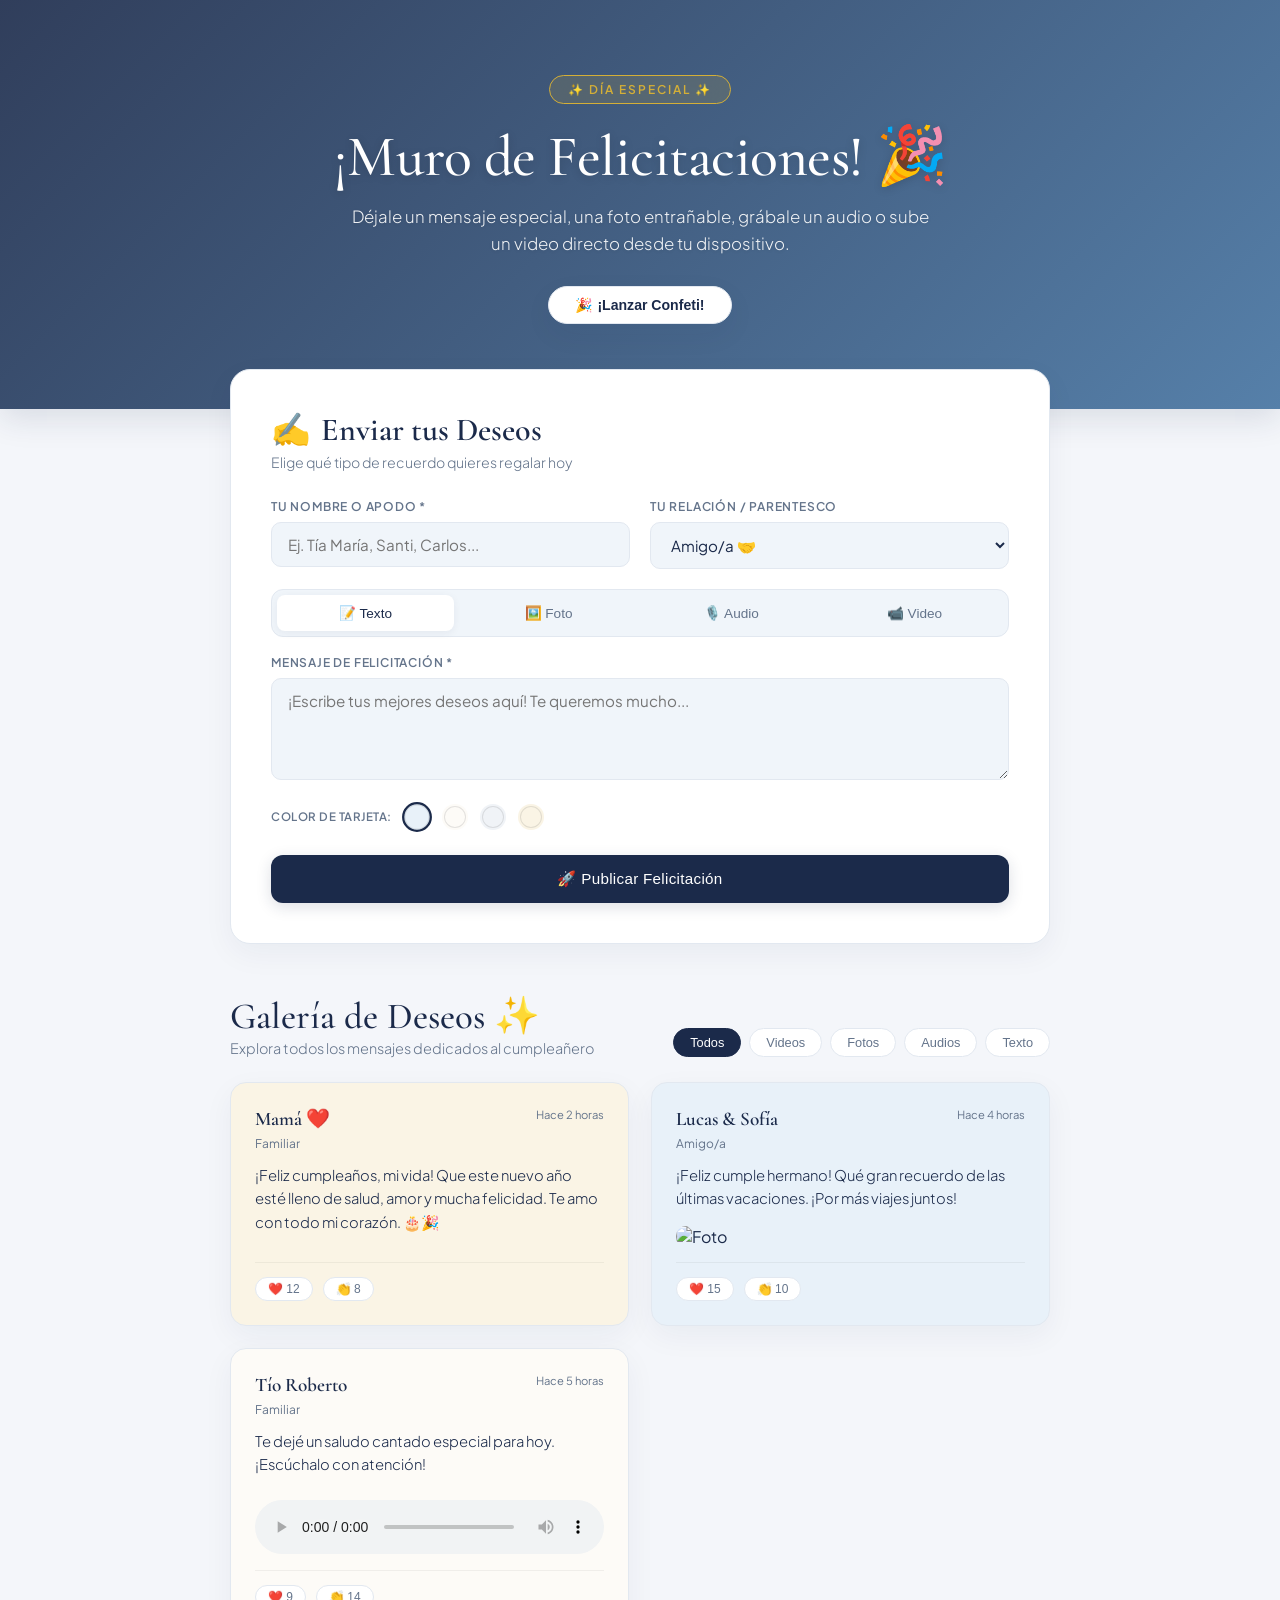
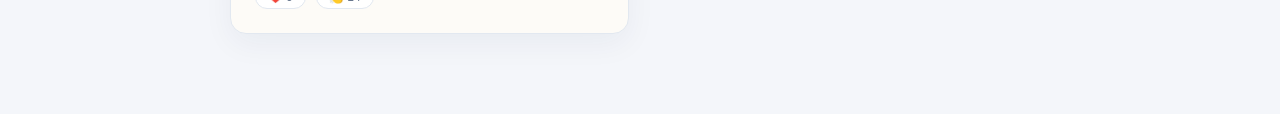
==== index.html @ 92b5c7dd "Commit inicial" ====
<!DOCTYPE html>
<html lang="es">
<head>
    <meta charset="UTF-8">
    <meta name="viewport" content="width=device-width, initial-scale=1.0">
    <title>Muro de Felicitaciones</title>
    <!-- Fuentes Tipográficas -->
    <link href="https://fonts.googleapis.com/css2?family=Cormorant+Garamond:ital,wght@0,500;0,600;0,700;1,400&family=Plus+Jakarta+Sans:wght@300;400;500;600;700&display=swap" rel="stylesheet">

    <!-- <link rel="stylesheet" href="css/style.css"> -->
    <link rel="stylesheet" href="css/minimalism.css">
    <!-- Script de Confeti -->
    <script src="https://cdn.jsdelivr.net/npm/canvas-confetti@1.6.0/dist/confetti.browser.min.js"></script>
    <script src="https://cdnjs.cloudflare.com/ajax/libs/html2canvas/1.4.1/html2canvas.min.js"></script>
    
</head>
<body>

    <!-- BANNER DE ENCABEZADO -->
    <header class="hero-header">
        <span class="pill-badge">✨ Día Especial ✨</span>
        <h1>¡Muro de Felicitaciones! 🎉</h1>
        <p>Déjale un mensaje especial, una foto entrañable, grábale un audio o sube un video directo desde tu dispositivo.</p>
        <button class="btn-confetti" onclick="fireConfetti()">🎉 ¡Lanzar Confeti!</button>
    </header>

    <main class="container">

        <!-- FORMULARIO DE ENVÍO -->
        <section class="form-card">
            <div class="form-title">
                <span>✍️</span> Enviar tus Deseos
            </div>
            <p class="form-subtitle">Elige qué tipo de recuerdo quieres regalar hoy</p>

            <form id="wishesForm">
                <div class="form-grid">
                    <div class="form-group">
                        <label>Tu Nombre o Apodo *</label>
                        <input type="text" id="senderName" class="form-control" placeholder="Ej. Tía María, Santi, Carlos..." required>
                    </div>
                    <div class="form-group">
                        <label>Tu Relación / Parentesco</label>
                        <select id="relationship" class="form-control">
                            <option value="Amigo/a 🤝">Amigo/a 🤝</option>
                            <option value="Familiar 💛">Familiar 💛</option>
                            <option value="Compañero/a 💼">Compañero/a 💼</option>
                            <option value="Otro ✨">Otro ✨</option>
                        </select>
                    </div>
                </div>

                <!-- SELECCIÓN DE MEDIA -->
                <div class="media-tabs">
                    <button type="button" class="tab-btn active" onclick="switchTab('texto')">📝 Texto</button>
                    <button type="button" class="tab-btn" onclick="switchTab('foto')">🖼️ Foto</button>
                    <button type="button" class="tab-btn" onclick="switchTab('audio')">🎙️ Audio</button>
                    <button type="button" class="tab-btn" onclick="switchTab('video')">📹 Video</button>
                </div>

                <!-- CONTENIDO SEGÚN LA PESTAÑA -->
                <div id="tab-texto" class="tab-content active">
                    <div class="form-group">
                        <label>Mensaje de Felicitación *</label>
                        <textarea id="messageText" class="form-control" rows="4" placeholder="¡Escribe tus mejores deseos aquí! Te queremos mucho..."></textarea>
                    </div>
                </div>

                <div id="tab-foto" class="tab-content">
                    <div class="form-group">
                        <label>Seleccionar Fotografía</label>
                        <input type="file" id="photoInput" class="form-control" accept="image/*">
                    </div>
                </div>

                <div id="tab-audio" class="tab-content">
                    <div class="audio-option-tabs">
                        <button type="button" class="audio-opt-btn active" id="btnOptMic" onclick="toggleAudioSubTab('mic')">🎙️ Grabar Voz</button>
                        <button type="button" class="audio-opt-btn" id="btnOptFile" onclick="toggleAudioSubTab('file')">📁 Subir Archivo</button>
                    </div>

                    <!-- Módulo Grabar Voz Directamente -->
                    <div id="subtab-mic" class="audio-recorder-box">
                        <div class="rec-status" id="recStatusText">Haz clic para empezar a grabar tu mensaje</div>
                        <div class="rec-timer" id="recTimer">00:00</div>
                        <button type="button" class="btn-mic" id="btnMic" onclick="toggleRecording()">
                            <span>🎙️</span> <span id="btnMicText">Iniciar Grabación</span>
                        </button>
                        <audio id="audioPreview" controls style="display: none; width: 100%; margin-top: 15px;"></audio>
                    </div>

                    <!-- Módulo Subir Archivo de Audio -->
                    <div id="subtab-file" style="display: none;">
                        <div class="form-group">
                            <label>Seleccionar Archivo de Audio (.mp3, .m4a, .wav)</label>
                            <input type="file" id="audioFileInput" class="form-control" accept="audio/*">
                        </div>
                    </div>
                </div>

                <div id="tab-video" class="tab-content">
                    <div class="form-group">
                        <label>Seleccionar Archivo de Video</label>
                        <input type="file" id="videoInput" class="form-control" accept="video/*">
                    </div>
                </div>

                <!-- SELECCIÓN DE COLOR DE TARJETA -->
                <div class="color-picker">
                    <label>Color de Tarjeta:</label>
                    <div class="color-opt c-celeste active" onclick="selectColor('#E8F1F9', this)"></div>
                    <div class="color-opt c-marfil" onclick="selectColor('#FDFBF7', this)"></div>
                    <div class="color-opt c-gris" onclick="selectColor('#F0F3F7', this)"></div>
                    <div class="color-opt c-dorado" onclick="selectColor('#FAF4E5', this)"></div>
                </div>

                <button type="submit" class="btn-submit">🚀 Publicar Felicitación</button>
            </form>
        </section>

        <!-- GALERÍA / MURO -->
        <section>
            <div class="gallery-header">
                <div class="gallery-title">
                    <h2>Galería de Deseos ✨</h2>
                    <p>Explora todos los mensajes dedicados al cumpleañero</p>
                </div>
                <div class="filters">
                    <button class="filter-btn active">Todos</button>
                    <button class="filter-btn">Videos</button>
                    <button class="filter-btn">Fotos</button>
                    <button class="filter-btn">Audios</button>
                    <button class="filter-btn">Texto</button>
                </div>
            </div>

            <div class="masonry-grid" id="wallGrid">
                <!-- Tarjeta 1 (Texto) -->
                <div class="card-post" style="background-color: #FAF4E5;">
                    <div>
                        <div class="post-header">
                            <div class="post-author">
                                <h4>Mamá ❤️</h4>
                                <span>Familiar</span>
                            </div>
                            <span class="post-time">Hace 2 horas</span>
                        </div>
                        <p class="post-content">¡Feliz cumpleaños, mi vida! Que este nuevo año esté lleno de salud, amor y mucha felicidad. Te amo con todo mi corazón. 🎂🎉</p>
                    </div>
                    <div class="post-actions">
                        <button class="react-btn">❤️ 12</button>
                        <button class="react-btn">👏 8</button>
                    </div>
                </div>

                <!-- Tarjeta 2 (Foto) -->
                <div class="card-post" style="background-color: #E8F1F9;">
                    <div>
                        <div class="post-header">
                            <div class="post-author">
                                <h4>Lucas & Sofía</h4>
                                <span>Amigo/a</span>
                            </div>
                            <span class="post-time">Hace 4 horas</span>
                        </div>
                        <p class="post-content">¡Feliz cumple hermano! Qué gran recuerdo de las últimas vacaciones. ¡Por más viajes juntos!</p>
                        <div class="post-media">
                            <img src="https://images.unsplash.com/photo-1513151233558-d860c5398176?auto=format&fit=crop&w=600&q=80" alt="Foto">
                        </div>
                    </div>
                    <div class="post-actions">
                        <button class="react-btn">❤️ 15</button>
                        <button class="react-btn">👏 10</button>
                    </div>
                </div>

                <!-- Tarjeta 3 (Audio) -->
                <div class="card-post" style="background-color: #FDFBF7;">
                    <div>
                        <div class="post-header">
                            <div class="post-author">
                                <h4>Tío Roberto</h4>
                                <span>Familiar</span>
                            </div>
                            <span class="post-time">Hace 5 horas</span>
                        </div>
                        <p class="post-content">Te dejé un saludo cantado especial para hoy. ¡Escúchalo con atención!</p>
                        <audio controls style="width: 100%; margin-top: 8px; margin-bottom: 12px;">
                            <source src="" type="audio/mpeg">
                        </audio>
                    </div>
                    <div class="post-actions">
                        <button class="react-btn">❤️ 9</button>
                        <button class="react-btn">👏 14</button>
                    </div>
                </div>
            </div>
        </section>

    </main>

    <script src="js/script.js">
    </script>
</body>
</html>
---- css/style.css ----
:root {
    --bg-body: #F4F6FA;
    --bg-card: #FFFFFF;
    --blue-deep: #1B2A4A;
    --blue-steel: #3A6B9B;
    --celeste-soft: #8EB4D7;
    --celeste-light: #F0F5FA;
    --gray-border: #E2E8F0;
    --gray-text: #64748B;
    --gold-accent: #D4AF37;
    --gold-light: #FDFBF7;
    --font-title: 'Cormorant Garamond', serif;
    --font-body: 'Plus Jakarta Sans', sans-serif;
    --radius-main: 20px;
    --radius-card: 16px;
    --shadow-soft: 0 10px 30px rgba(27, 42, 74, 0.05);
    --shadow-hover: 0 15px 35px rgba(27, 42, 74, 0.1);
}

* {
    box-sizing: border-box;
    margin: 0;
    padding: 0;
    transition: all 0.25s ease;
}

body {
    /* Muestra hasta 3 o 4 imágenes dispuestas de izquierda a derecha, fundiéndose con degradado */
    background:
        /* Capa de degradado semi-transparente para dar continuidad y suavizar la transición entre fotos */
        linear-gradient(to right,
            rgba(244, 246, 250, 0.90) 0%,
            rgba(244, 246, 250, 0.75) 30%,
            rgba(244, 246, 250, 0.80) 70%,
            rgba(244, 246, 250, 0.92) 100%),
        /* Lista de imágenes separadas por comas con sus posiciones horizontales */
        url('https://phantom-elmundo.unidadeditorial.es/5f5d78c836dbbedd7144179818b7df18/resize/1340/f/webp/assets/multimedia/imagenes/2024/07/10/17206242960894.jpg') left top / 35% auto no-repeat,
        url('https://phantom-elmundo.unidadeditorial.es/2ba968c856c83838e02e716e1a6dfe02/resize/1340/f/webp/assets/multimedia/imagenes/2024/07/10/17206243038362.jpg') center top / 35% auto no-repeat,
        url('https://phantom-elmundo.unidadeditorial.es/1e1de0bdf363c5b34ef2fdac978a1e83/resize/1340/f/webp/assets/multimedia/imagenes/2024/07/10/17206242827144.jpg') right top / 35% auto no-repeat;

    background-attachment: fixed;
    /* Mantiene las fotos fijas al hacer scroll */
    background-color: var(--bg-body);
    color: var(--blue-deep);
    font-family: var(--font-body);
    padding-bottom: 80px;
}

.hero-header {
    background: linear-gradient(135deg, rgba(27, 42, 74, 0.88) 0%, rgba(58, 107, 155, 0.82) 100%),
        url('https://phantom-elmundo.unidadeditorial.es/b2684e3ce3a817912a21c13773e99ca2/resize/1820/f/webp/assets/multimedia/imagenes/2024/07/10/17206141326199.jpg') center/cover no-repeat;
    color: #FFFFFF;
    text-align: center;
    padding: 65px 20px 75px;
    position: relative;
    box-shadow: 0 10px 25px rgba(27, 42, 74, 0.15);
}

.pill-badge {
    display: inline-block;
    background: rgba(212, 175, 55, 0.25);
    border: 1px solid var(--gold-accent);
    color: var(--gold-accent);
    padding: 6px 18px;
    border-radius: 30px;
    font-size: 0.75rem;
    font-weight: 600;
    letter-spacing: 2px;
    text-transform: uppercase;
    margin-bottom: 15px;
    backdrop-filter: blur(4px);
}

.hero-header h1 {
    font-family: var(--font-title);
    font-size: 3.4rem;
    font-weight: 600;
    margin-bottom: 10px;
    letter-spacing: -0.5px;
    text-shadow: 0 2px 10px rgba(0, 0, 0, 0.2);
}

.hero-header p {
    font-size: 1.1rem;
    opacity: 0.95;
    max-width: 600px;
    margin: 0 auto 25px;
    font-weight: 300;
    line-height: 1.6;
    text-shadow: 0 1px 5px rgba(0, 0, 0, 0.2);
}

.btn-confetti {
    background: linear-gradient(135deg, var(--gold-accent), #B89028);
    color: #FFFFFF;
    border: none;
    padding: 12px 28px;
    border-radius: 30px;
    font-weight: 600;
    font-size: 0.9rem;
    cursor: pointer;
    box-shadow: 0 4px 15px rgba(212, 175, 55, 0.4);
    display: inline-flex;
    align-items: center;
    gap: 8px;
}

.btn-confetti:hover {
    transform: translateY(-2px);
    box-shadow: 0 6px 20px rgba(212, 175, 55, 0.6);
}

.container {
    max-width: 860px;
    margin: -35px auto 0;
    padding: 0 20px;
    position: relative;
    z-index: 10;
}

.form-card {
    background: var(--bg-card);
    border-radius: var(--radius-main);
    padding: 35px;
    border: 1px solid var(--gray-border);
    box-shadow: var(--shadow-soft);
    margin-bottom: 50px;
}

.form-title {
    display: flex;
    align-items: center;
    gap: 10px;
    font-family: var(--font-title);
    font-size: 1.8rem;
    color: var(--blue-deep);
    margin-bottom: 4px;
}

.form-subtitle {
    color: var(--gray-text);
    font-size: 0.88rem;
    margin-bottom: 25px;
}

.form-grid {
    display: grid;
    grid-template-columns: 1fr 1fr;
    gap: 20px;
    margin-bottom: 20px;
}

@media (max-width: 600px) {
    .form-grid {
        grid-template-columns: 1fr;
    }
}

.form-group label {
    display: block;
    font-size: 0.8rem;
    font-weight: 600;
    color: var(--blue-deep);
    margin-bottom: 8px;
    text-transform: uppercase;
    letter-spacing: 0.5px;
}

.form-control {
    width: 100%;
    padding: 12px 16px;
    border: 1px solid var(--gray-border);
    border-radius: 10px;
    font-family: var(--font-body);
    font-size: 0.95rem;
    background: var(--celeste-light);
    color: var(--blue-deep);
    outline: none;
}

.form-control:focus {
    border-color: var(--blue-steel);
    background: #FFFFFF;
}

.media-tabs {
    display: flex;
    gap: 8px;
    background: var(--celeste-light);
    padding: 6px;
    border-radius: 12px;
    margin-bottom: 15px;
}

.tab-btn {
    flex: 1;
    padding: 10px;
    border: none;
    background: transparent;
    color: var(--gray-text);
    font-weight: 600;
    font-size: 0.85rem;
    border-radius: 8px;
    cursor: pointer;
    display: flex;
    align-items: center;
    justify-content: center;
    gap: 6px;
}

.tab-btn.active {
    background: #FFFFFF;
    color: var(--blue-deep);
    box-shadow: 0 2px 8px rgba(0, 0, 0, 0.06);
}

.tab-content {
    display: none;
    margin-bottom: 20px;
}

.tab-content.active {
    display: block;
}

.audio-option-tabs {
    display: flex;
    gap: 10px;
    margin-bottom: 12px;
}

.audio-opt-btn {
    padding: 6px 14px;
    border: 1px solid var(--gray-border);
    background: #FFFFFF;
    border-radius: 20px;
    font-size: 0.8rem;
    font-weight: 600;
    color: var(--gray-text);
    cursor: pointer;
}

.audio-opt-btn.active {
    background: var(--blue-steel);
    color: #FFFFFF;
    border-color: var(--blue-steel);
}

.audio-recorder-box {
    background: var(--celeste-light);
    border: 1px dashed var(--blue-steel);
    border-radius: 12px;
    padding: 20px;
    text-align: center;
}

.rec-status {
    font-size: 0.85rem;
    font-weight: 600;
    color: var(--blue-deep);
    margin-bottom: 8px;
}

.rec-timer {
    font-size: 1.2rem;
    font-weight: 700;
    color: #E53E3E;
    margin-bottom: 10px;
    display: none;
}

.btn-mic {
    background: var(--blue-deep);
    color: #FFFFFF;
    border: none;
    padding: 10px 20px;
    border-radius: 30px;
    font-weight: 600;
    cursor: pointer;
    display: inline-flex;
    align-items: center;
    gap: 8px;
    font-size: 0.88rem;
}

.btn-mic.recording {
    background: #E53E3E;
    animation: pulse 1.5s infinite;
}

@keyframes pulse {
    0% {
        box-shadow: 0 0 0 0 rgba(229, 62, 62, 0.4);
    }

    70% {
        box-shadow: 0 0 0 10px rgba(229, 62, 62, 0);
    }

    100% {
        box-shadow: 0 0 0 0 rgba(229, 62, 62, 0);
    }
}

.color-picker {
    display: flex;
    gap: 12px;
    align-items: center;
    margin-top: 20px;
}

.color-picker label {
    font-size: 0.75rem;
    font-weight: 600;
    color: var(--gray-text);
    text-transform: uppercase;
}

.color-opt {
    width: 26px;
    height: 26px;
    border-radius: 50%;
    cursor: pointer;
    border: 2px solid transparent;
}

.color-opt.active {
    border-color: var(--blue-deep);
    transform: scale(1.1);
}

.c-celeste {
    background-color: #E8F1F9;
}

.c-marfil {
    background-color: #FDFBF7;
}

.c-gris {
    background-color: #F0F3F7;
}

.c-dorado {
    background-color: #FAF4E5;
}

.btn-submit {
    width: 100%;
    padding: 15px;
    background: linear-gradient(135deg, var(--blue-deep), var(--blue-steel));
    color: #FFFFFF;
    border: none;
    border-radius: 12px;
    font-weight: 600;
    font-size: 1rem;
    cursor: pointer;
    margin-top: 25px;
    display: flex;
    align-items: center;
    justify-content: center;
    gap: 8px;
    box-shadow: 0 4px 15px rgba(27, 42, 74, 0.2);
}

.btn-submit:hover {
    opacity: 0.95;
    transform: translateY(-1px);
}

.gallery-header {
    display: flex;
    justify-content: space-between;
    align-items: flex-end;
    margin-bottom: 25px;
    flex-wrap: wrap;
    gap: 15px;
}

.gallery-title h2 {
    font-family: var(--font-title);
    font-size: 2.2rem;
    color: var(--blue-deep);
}

.gallery-title p {
    color: var(--gray-text);
    font-size: 0.9rem;
}

.filters {
    display: flex;
    gap: 8px;
    flex-wrap: wrap;
}

.filter-btn {
    padding: 6px 16px;
    border-radius: 20px;
    border: 1px solid var(--gray-border);
    background: #FFFFFF;
    color: var(--gray-text);
    font-size: 0.8rem;
    font-weight: 500;
    cursor: pointer;
}

.filter-btn.active {
    background: var(--blue-deep);
    color: #FFFFFF;
    border-color: var(--blue-deep);
}

.masonry-grid {
    display: grid;
    grid-template-columns: repeat(auto-fill, minmax(250px, 1fr));
    gap: 20px;
}

.card-post {
    border-radius: var(--radius-card);
    padding: 22px;
    border: 1px solid var(--gray-border);
    box-shadow: var(--shadow-soft);
    display: flex;
    flex-direction: column;
    justify-content: space-between;
}

.card-post:hover {
    transform: translateY(-3px);
    box-shadow: var(--shadow-hover);
}

.post-header {
    display: flex;
    justify-content: space-between;
    align-items: flex-start;
    margin-bottom: 12px;
}

.post-author h4 {
    font-size: 1rem;
    color: var(--blue-deep);
    font-weight: 700;
}

.post-author span {
    font-size: 0.75rem;
    color: var(--gray-text);
}

.post-time {
    font-size: 0.7rem;
    color: var(--gray-text);
}

.post-content {
    font-size: 0.92rem;
    line-height: 1.5;
    color: var(--blue-deep);
    margin-bottom: 15px;
}

.post-media {
    width: 100%;
    border-radius: 10px;
    overflow: hidden;
    margin-bottom: 15px;
}

.post-media img,
.post-media video {
    width: 100%;
    max-height: 220px;
    object-fit: cover;
    display: block;
}

.post-actions {
    display: flex;
    gap: 10px;
    border-top: 1px solid rgba(0, 0, 0, 0.06);
    padding-top: 12px;
}

.react-btn {
    background: rgba(255, 255, 255, 0.7);
    border: 1px solid var(--gray-border);
    padding: 4px 10px;
    border-radius: 15px;
    font-size: 0.75rem;
    cursor: pointer;
    display: flex;
    align-items: center;
    gap: 4px;
}

.react-btn:hover {
    background: #FFFFFF;
}
---- css/minimalism.css ----
/* ==========================================================================
   ESTILO MINIMALISTA EDITORIAL & BOTANICAL (ADAPTADO A TU CÓDIGO)
   ========================================================================== */

:root {
    --bg-body: #F4F6FA;
    --bg-card: #FFFFFF;
    --blue-deep: #1B2A4A;
    --blue-steel: #3A6B9B;
    --celeste-soft: #8EB4D7;
    --celeste-light: #F0F5FA;
    --gray-border: #E2E8F0;
    --gray-text: #64748B;
    --gold-accent: #D4AF37;
    --gold-light: #FDFBF7;
    --font-title: 'Cormorant Garamond', Georgia, serif;
    --font-body: 'Plus Jakarta Sans', sans-serif;
    --radius-main: 20px;
    --radius-card: 16px;
    --shadow-soft: 0 10px 30px rgba(27, 42, 74, 0.05);
    --shadow-hover: 0 15px 35px rgba(27, 42, 74, 0.1);
}

* {
    box-sizing: border-box;
    margin: 0;
    padding: 0;
    transition: all 0.25s cubic-bezier(0.16, 1, 0.3, 1);
}

/* 1. FONDO DE PANTALLA COMPLETA CON FOTOS EN DEGRADADO SUAVE */
body {
    background:
        linear-gradient(to right,
            rgba(244, 246, 250, 0.92) 0%,
            rgba(244, 246, 250, 0.80) 30%,
            rgba(244, 246, 250, 0.80) 70%,
            rgba(244, 246, 250, 0.94) 100%),
        url('https://phantom-elmundo.unidadeditorial.es/5f5d78c836dbbedd7144179818b7df18/resize/1340/f/webp/assets/multimedia/imagenes/2024/07/10/17206242960894.jpg') left top / 35% auto no-repeat,
        url('https://phantom-elmundo.unidadeditorial.es/2ba968c856c83838e02e716e1a6dfe02/resize/1340/f/webp/assets/multimedia/imagenes/2024/07/10/17206243038362.jpg') center top / 35% auto no-repeat,
        url('https://phantom-elmundo.unidadeditorial.es/1e1de0bdf363c5b34ef2fdac978a1e83/resize/1340/f/webp/assets/multimedia/imagenes/2024/07/10/17206242827144.jpg') right top / 35% auto no-repeat;

    background-attachment: fixed;
    background-color: var(--bg-body);
    color: var(--blue-deep);
    font-family: var(--font-body);
    padding-bottom: 80px;
    -webkit-font-smoothing: antialiased;
}

/* 2. HERO HEADER (BANNER PRINCIPAL) */
.hero-header {
    background: linear-gradient(135deg, rgba(27, 42, 74, 0.90) 0%, rgba(58, 107, 155, 0.85) 100%),
        url('https://phantom-elmundo.unidadeditorial.es/b2684e3ce3a817912a21c13773e99ca2/resize/1820/f/webp/assets/multimedia/imagenes/2024/07/10/17206141326199.jpg') center/cover no-repeat;
    color: #FFFFFF;
    text-align: center;
    padding: 75px 20px 85px;
    position: relative;
    box-shadow: 0 10px 30px rgba(27, 42, 74, 0.12);
}

.pill-badge {
    display: inline-block;
    background: rgba(212, 175, 55, 0.15);
    border: 1px solid var(--gold-accent);
    color: var(--gold-accent);
    padding: 6px 18px;
    border-radius: 30px;
    font-size: 0.75rem;
    font-weight: 600;
    letter-spacing: 2px;
    text-transform: uppercase;
    margin-bottom: 18px;
    backdrop-filter: blur(8px);
}

.hero-header h1 {
    font-family: var(--font-title);
    font-size: 3.6rem;
    font-weight: 500;
    margin-bottom: 12px;
    letter-spacing: -0.5px;
    text-shadow: 0 2px 10px rgba(0, 0, 0, 0.15);
}

.hero-header p {
    font-size: 1.05rem;
    opacity: 0.92;
    max-width: 580px;
    margin: 0 auto 28px;
    font-weight: 300;
    line-height: 1.6;
    text-shadow: 0 1px 4px rgba(0, 0, 0, 0.15);
}

.btn-confetti {
    background: #FFFFFF;
    color: var(--blue-deep);
    border: 1px solid var(--gray-border);
    padding: 10px 26px;
    border-radius: 30px;
    font-weight: 600;
    font-size: 0.88rem;
    cursor: pointer;
    box-shadow: var(--shadow-soft);
    display: inline-flex;
    align-items: center;
    gap: 8px;
}

.btn-confetti:hover {
    transform: translateY(-2px);
    border-color: var(--gold-accent);
    color: var(--gold-accent);
    box-shadow: var(--shadow-hover);
}

/* 3. ESTRUCTURA Y FORMULARIO */
.container {
    max-width: 860px;
    margin: -40px auto 0;
    padding: 0 20px;
    position: relative;
    z-index: 10;
}

.form-card {
    background: var(--bg-card);
    border-radius: var(--radius-main);
    padding: 40px;
    border: 1px solid var(--gray-border);
    box-shadow: var(--shadow-soft);
    margin-bottom: 50px;
}

.form-title {
    display: flex;
    align-items: center;
    gap: 10px;
    font-family: var(--font-title);
    font-size: 2rem;
    font-weight: 600;
    color: var(--blue-deep);
    margin-bottom: 4px;
}

.form-subtitle {
    color: var(--gray-text);
    font-size: 0.88rem;
    margin-bottom: 28px;
    font-weight: 300;
}

.form-grid {
    display: grid;
    grid-template-columns: 1fr 1fr;
    gap: 20px;
    margin-bottom: 20px;
}

@media (max-width: 600px) {
    .form-grid {
        grid-template-columns: 1fr;
    }
}

.form-group label {
    display: block;
    font-size: 0.75rem;
    font-weight: 600;
    color: var(--gray-text);
    margin-bottom: 8px;
    text-transform: uppercase;
    letter-spacing: 0.8px;
}

.form-control {
    width: 100%;
    padding: 12px 16px;
    border: 1px solid var(--gray-border);
    border-radius: 10px;
    font-family: var(--font-body);
    font-size: 0.95rem;
    background: var(--celeste-light);
    color: var(--blue-deep);
    outline: none;
}

.form-control:focus {
    border-color: var(--blue-steel);
    background: #FFFFFF;
    box-shadow: 0 0 0 3px rgba(58, 107, 155, 0.1);
}

/* 4. COMPONENTES MULTIMEDIA (AUDIO / PESTAÑAS) */
.media-tabs {
    display: flex;
    gap: 6px;
    background: var(--celeste-light);
    padding: 5px;
    border-radius: 12px;
    margin-bottom: 18px;
    border: 1px solid var(--gray-border);
}

.tab-btn {
    flex: 1;
    padding: 10px;
    border: none;
    background: transparent;
    color: var(--gray-text);
    font-weight: 500;
    font-size: 0.85rem;
    border-radius: 8px;
    cursor: pointer;
    display: flex;
    align-items: center;
    justify-content: center;
    gap: 6px;
}

.tab-btn.active {
    background: #FFFFFF;
    color: var(--blue-deep);
    box-shadow: 0 2px 8px rgba(27, 42, 74, 0.06);
}

.tab-content {
    display: none;
    margin-bottom: 20px;
}

.tab-content.active {
    display: block;
}

.audio-option-tabs {
    display: flex;
    gap: 10px;
    margin-bottom: 12px;
}

.audio-opt-btn {
    padding: 6px 16px;
    border: 1px solid var(--gray-border);
    background: #FFFFFF;
    border-radius: 20px;
    font-size: 0.8rem;
    font-weight: 500;
    color: var(--gray-text);
    cursor: pointer;
}

.audio-opt-btn.active {
    background: var(--blue-steel);
    color: #FFFFFF;
    border-color: var(--blue-steel);
}

.audio-recorder-box {
    background: var(--celeste-light);
    border: 1px dashed var(--celeste-soft);
    border-radius: 12px;
    padding: 24px;
    text-align: center;
}

.rec-status {
    font-size: 0.85rem;
    font-weight: 600;
    color: var(--blue-deep);
    margin-bottom: 8px;
}

.rec-timer {
    font-size: 1.25rem;
    font-weight: 700;
    color: #E53E3E;
    margin-bottom: 10px;
    display: none;
}

.btn-mic {
    background: var(--blue-deep);
    color: #FFFFFF;
    border: none;
    padding: 10px 22px;
    border-radius: 30px;
    font-weight: 500;
    cursor: pointer;
    display: inline-flex;
    align-items: center;
    gap: 8px;
    font-size: 0.88rem;
}

.btn-mic.recording {
    background: #E53E3E;
    animation: pulse 1.5s infinite;
}

@keyframes pulse {
    0% { box-shadow: 0 0 0 0 rgba(229, 62, 62, 0.4); }
    70% { box-shadow: 0 0 0 10px rgba(229, 62, 62, 0); }
    100% { box-shadow: 0 0 0 0 rgba(229, 62, 62, 0); }
}

/* 5. SELECTOR DE COLORES Y BOTÓN SUBMIT */
.color-picker {
    display: flex;
    gap: 12px;
    align-items: center;
    margin-top: 20px;
}

.color-picker label {
    font-size: 0.72rem;
    font-weight: 600;
    color: var(--gray-text);
    text-transform: uppercase;
    letter-spacing: 0.5px;
}

.color-opt {
    width: 26px;
    height: 26px;
    border-radius: 50%;
    cursor: pointer;
    border: 2px solid transparent;
    box-shadow: inset 0 0 0 1px rgba(0, 0, 0, 0.1);
}

.color-opt.active {
    border-color: var(--blue-deep);
    transform: scale(1.15);
}

.c-celeste { background-color: #E8F1F9; }
.c-marfil  { background-color: #FDFBF7; }
.c-gris    { background-color: #F0F3F7; }
.c-dorado  { background-color: #FAF4E5; }

.btn-submit {
    width: 100%;
    padding: 15px;
    background: var(--blue-deep);
    color: #FFFFFF;
    border: none;
    border-radius: 12px;
    font-weight: 500;
    font-size: 0.95rem;
    letter-spacing: 0.3px;
    cursor: pointer;
    margin-top: 25px;
    display: flex;
    align-items: center;
    justify-content: center;
    gap: 8px;
    box-shadow: 0 4px 15px rgba(27, 42, 74, 0.15);
}

.btn-submit:hover {
    background: var(--blue-steel);
    transform: translateY(-1px);
    box-shadow: 0 6px 20px rgba(27, 42, 74, 0.2);
}

/* 6. GALERÍA / MURO DE FELICITACIONES (MASONRY GRID) */
.gallery-header {
    display: flex;
    justify-content: space-between;
    align-items: flex-end;
    margin-bottom: 25px;
    flex-wrap: wrap;
    gap: 15px;
}

.gallery-title h2 {
    font-family: var(--font-title);
    font-size: 2.3rem;
    font-weight: 500;
    color: var(--blue-deep);
}

.gallery-title p {
    color: var(--gray-text);
    font-size: 0.9rem;
    font-weight: 300;
}

.filters {
    display: flex;
    gap: 8px;
    flex-wrap: wrap;
}

.filter-btn {
    padding: 6px 16px;
    border-radius: 20px;
    border: 1px solid var(--gray-border);
    background: #FFFFFF;
    color: var(--gray-text);
    font-size: 0.8rem;
    font-weight: 500;
    cursor: pointer;
}

.filter-btn.active {
    background: var(--blue-deep);
    color: #FFFFFF;
    border-color: var(--blue-deep);
}

.masonry-grid {
    display: grid;
    grid-template-columns: repeat(auto-fill, minmax(260px, 1fr));
    gap: 22px;
}

.card-post {
    background: var(--bg-card);
    border-radius: var(--radius-card);
    padding: 24px;
    border: 1px solid var(--gray-border);
    box-shadow: var(--shadow-soft);
    display: flex;
    flex-direction: column;
    justify-content: space-between;
}

.card-post:hover {
    transform: translateY(-3px);
    border-color: var(--celeste-soft);
    box-shadow: var(--shadow-hover);
}

.post-header {
    display: flex;
    justify-content: space-between;
    align-items: flex-start;
    margin-bottom: 12px;
}

.post-author h4 {
    font-family: var(--font-title);
    font-size: 1.2rem;
    color: var(--blue-deep);
    font-weight: 600;
}

.post-author span {
    font-size: 0.75rem;
    color: var(--gray-text);
    font-weight: 400;
}

.post-time {
    font-size: 0.7rem;
    color: var(--gray-text);
}

.post-content {
    font-size: 0.92rem;
    line-height: 1.6;
    color: var(--blue-deep);
    font-weight: 300;
    margin-bottom: 15px;
}

.post-media {
    width: 100%;
    border-radius: 10px;
    overflow: hidden;
    margin-bottom: 15px;
}

.post-media img,
.post-media video {
    width: 100%;
    max-height: 220px;
    object-fit: cover;
    display: block;
}

.post-actions {
    display: flex;
    gap: 10px;
    border-top: 1px solid rgba(0, 0, 0, 0.05);
    padding-top: 14px;
}

.react-btn {
    background: #FFFFFF;
    border: 1px solid var(--gray-border);
    padding: 4px 12px;
    border-radius: 15px;
    font-size: 0.75rem;
    color: var(--gray-text);
    cursor: pointer;
    display: flex;
    align-items: center;
    gap: 4px;
}

.react-btn:hover {
    border-color: var(--blue-steel);
    color: var(--blue-deep);
}

.btn-save-note {
    background: var(--celeste-light, #F0F5FA);
    border: 1px solid var(--gray-border, #E2E8F0);
    color: var(--blue-deep, #1B2A4A);
    padding: 4px 10px;
    border-radius: 20px;
    font-size: 0.72rem;
    font-weight: 600;
    cursor: pointer;
    transition: all 0.2s ease;
}

.btn-save-note:hover {
    background: var(--blue-steel, #3A6B9B);
    color: #FFFFFF;
}
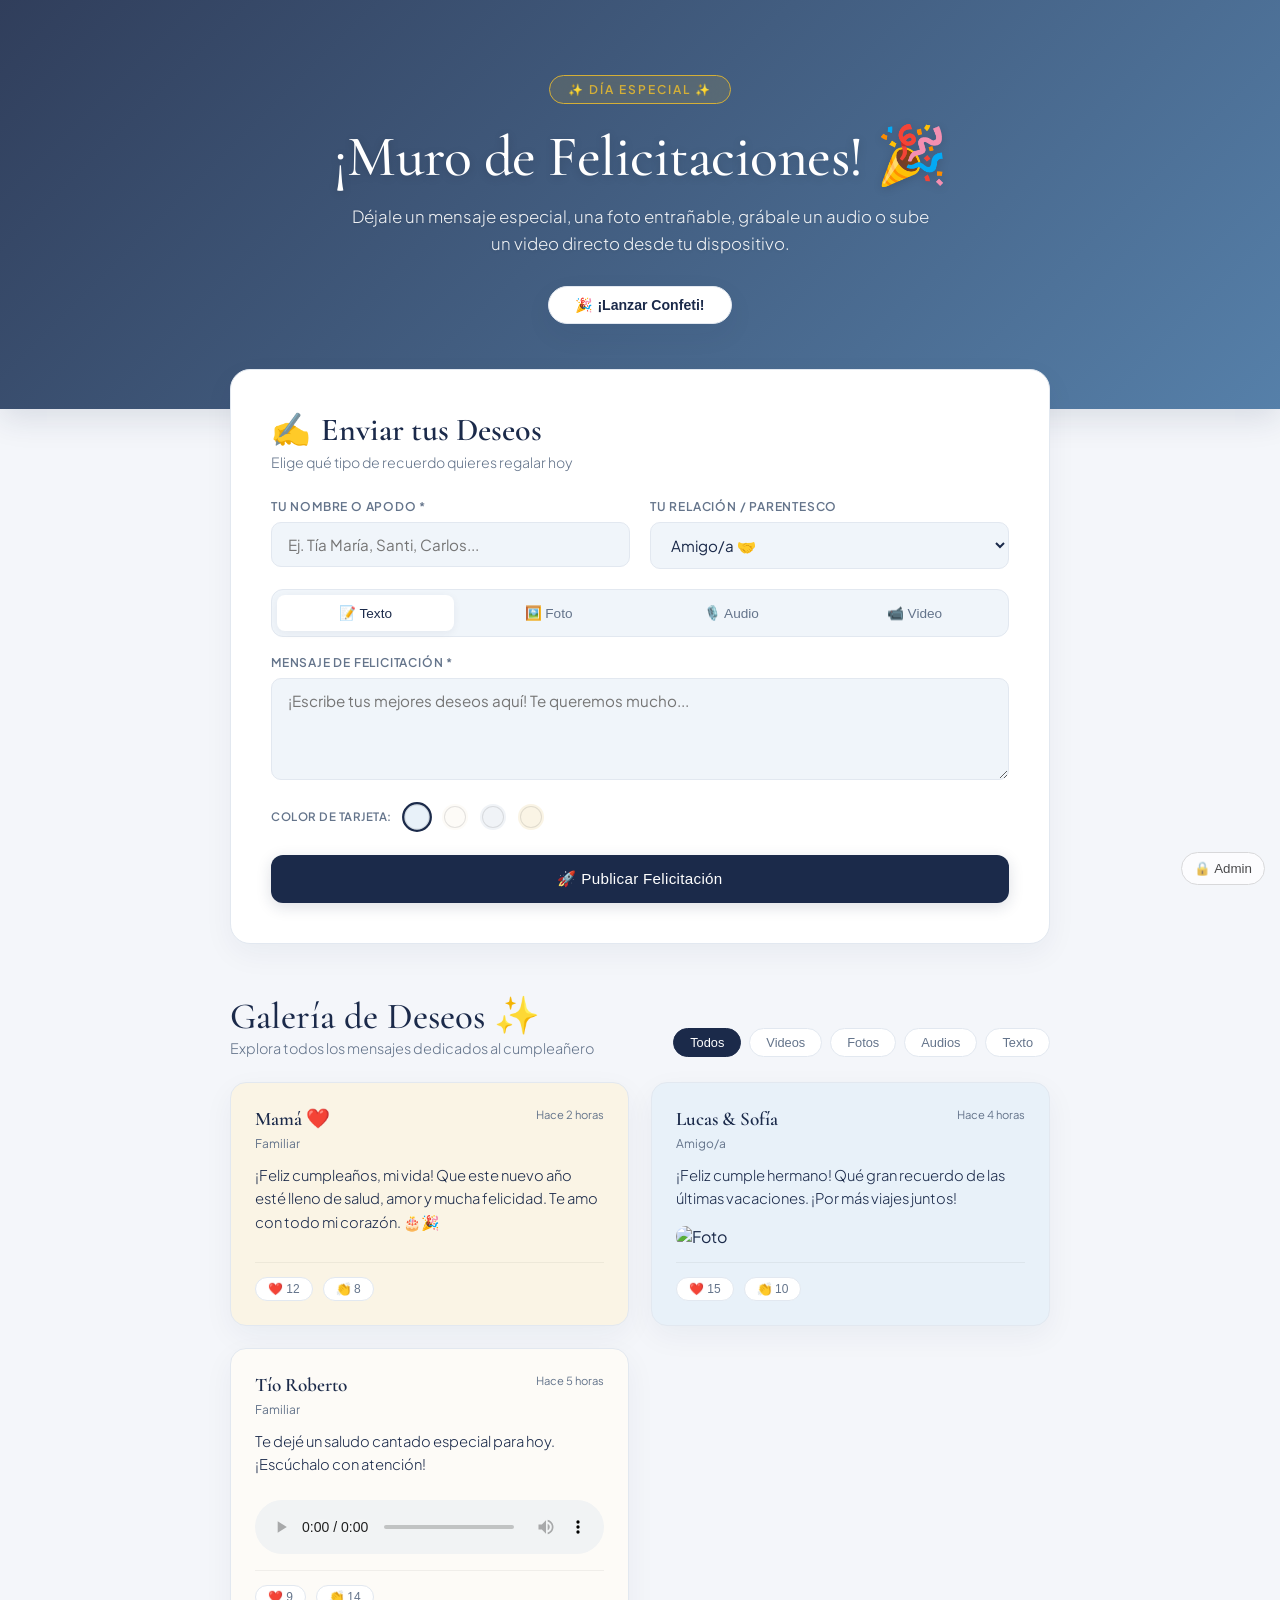
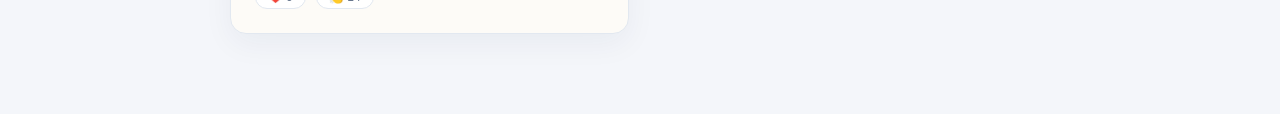
==== commit d1f2cada: "Cambios estructurales del script.js debido a errores en el URL" ====
--- a/index.html
+++ b/index.html
@@ -199,6 +199,25 @@
 
     </main>
 
+    <!-- Botón flotante para Administrador -->
+    <button id="btnOpenAdmin" onclick="abrirModalAdmin()" style="position: fixed; bottom: 15px; right: 15px; opacity: 0.7; z-index: 1000; padding: 8px 12px; border-radius: 20px; border: 1px solid #ccc; background: #fff; cursor: pointer;">
+      🔒 Admin
+    </button>
+
+    <!-- Ventana flotante (Modal) para ingresar el PIN -->
+    <div id="adminModal" style="display:none; position: fixed; top: 0; left: 0; width: 100%; height: 100%; background: rgba(0,0,0,0.6); z-index: 2000; justify-content: center; align-items: center;">
+      <div style="background: #fff; padding: 25px; border-radius: 12px; max-width: 320px; width: 90%; text-align: center; box-shadow: 0 4px 15px rgba(0,0,0,0.2);">
+        <h3 style="margin-top: 0;">Modo Administrador</h3>
+        <p style="font-size: 14px; color: #666;">Ingresa tu clave de seguridad:</p>
+        <input type="password" id="adminPinInput" placeholder="PIN de seguridad" style="width: 100%; padding: 10px; margin-bottom: 15px; text-align: center; font-size: 16px; border: 1px solid #ccc; border-radius: 6px; box-sizing: border-box;">
+        
+        <div style="display: flex; gap: 10px; justify-content: center;">
+          <button onclick="activarModoAdmin()" style="background: #28a745; color: white; border: none; padding: 10px 15px; border-radius: 6px; cursor: pointer; font-weight: bold;">Acceder</button>
+          <button onclick="cerrarModalAdmin()" style="background: #6c757d; color: white; border: none; padding: 10px 15px; border-radius: 6px; cursor: pointer;">Cancelar</button>
+        </div>
+      </div>
+    </div>
+
     <script src="js/script.js">
     </script>
 </body>
